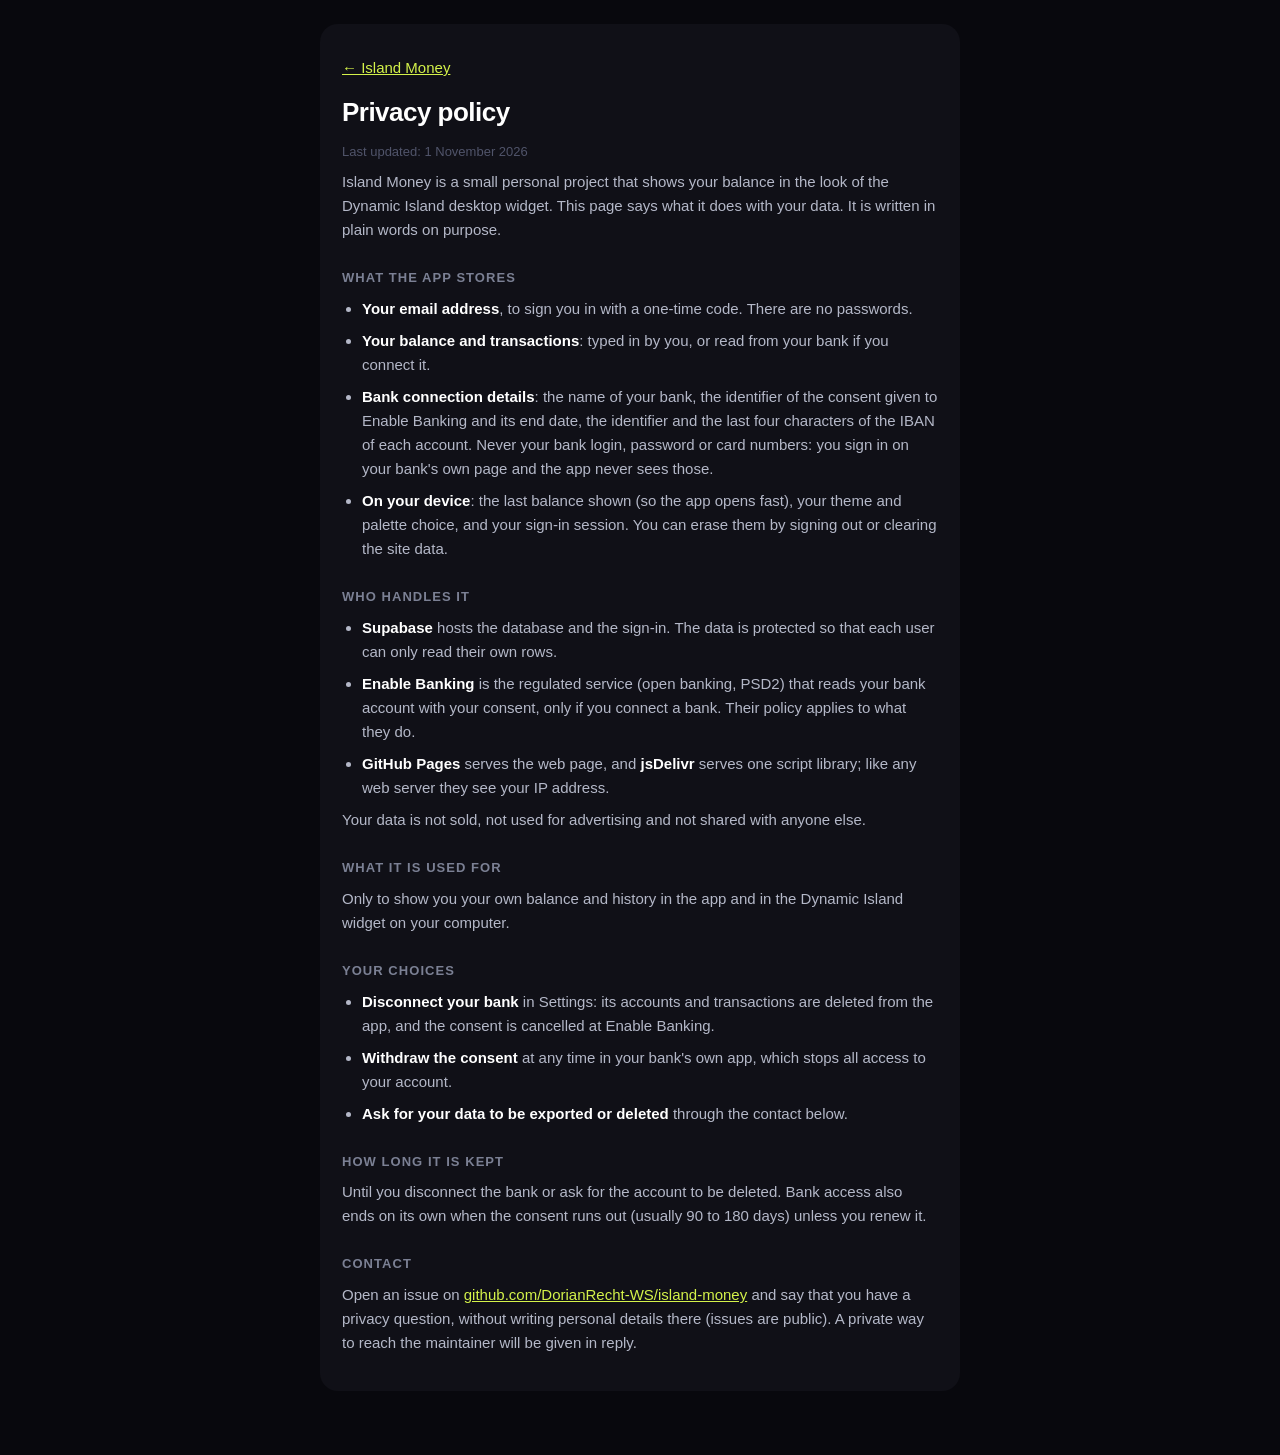
==== privacy.html @ 287a8a9a "Privacy policy and terms pages, linked from Settings Co-Authored-By: Claude Sonnet 5.5 <noreply@anth" ====
<!doctype html>
<html lang="en">
<head>
<meta charset="utf-8">
<meta name="viewport" content="width=device-width, initial-scale=1">
<title>Island Money: Privacy</title>
<script src="theme.js"></script>
<link rel="stylesheet" href="island.css?v=4">
<link rel="stylesheet" href="legal.css">
</head>
<body class="legal">
<main>
  <p><a href="./">&larr; Island Money</a></p>
  <h1>Privacy policy</h1>
  <p class="muted">Last updated: 1 November 2026</p>

  <p>Island Money is a small personal project that shows your balance in the look of the Dynamic Island desktop widget. This page says what it
  does with your data. It is written in plain words on purpose.</p>

  <h2>What the app stores</h2>
  <ul>
    <li><b>Your email address</b>, to sign you in with a one-time code. There are no passwords.</li>
    <li><b>Your balance and transactions</b>: typed in by you, or read from your bank if you connect it.</li>
    <li><b>Bank connection details</b>: the name of your bank, the identifier of the consent given to Enable Banking and its end date,
    the identifier and the last four characters of the IBAN of each account. Never your bank login, password or card numbers: you sign
    in on your bank's own page and the app never sees those.</li>
    <li><b>On your device</b>: the last balance shown (so the app opens fast), your theme and palette choice, and your sign-in session.
    You can erase them by signing out or clearing the site data.</li>
  </ul>

  <h2>Who handles it</h2>
  <ul>
    <li><b>Supabase</b> hosts the database and the sign-in. The data is protected so that each user can only read their own rows.</li>
    <li><b>Enable Banking</b> is the regulated service (open banking, PSD2) that reads your bank account with your consent, only if you
    connect a bank. Their policy applies to what they do.</li>
    <li><b>GitHub Pages</b> serves the web page, and <b>jsDelivr</b> serves one script library; like any web server they see your IP address.</li>
  </ul>
  <p>Your data is not sold, not used for advertising and not shared with anyone else.</p>

  <h2>What it is used for</h2>
  <p>Only to show you your own balance and history in the app and in the Dynamic Island widget on your computer.</p>

  <h2>Your choices</h2>
  <ul>
    <li><b>Disconnect your bank</b> in Settings: its accounts and transactions are deleted from the app, and the consent is cancelled at Enable Banking.</li>
    <li><b>Withdraw the consent</b> at any time in your bank's own app, which stops all access to your account.</li>
    <li><b>Ask for your data to be exported or deleted</b> through the contact below.</li>
  </ul>

  <h2>How long it is kept</h2>
  <p>Until you disconnect the bank or ask for the account to be deleted. Bank access also ends on its own when the consent runs out
  (usually 90 to 180 days) unless you renew it.</p>

  <h2>Contact</h2>
  <p>Open an issue on <a href="https://github.com/DorianRecht-WS/island-money/issues">github.com/DorianRecht-WS/island-money</a> and say that
  you have a privacy question, without writing personal details there (issues are public). A private way to reach the maintainer will be
  given in reply.</p>
</main>
</body>
</html>
---- island.css ----
﻿/* ==========================================================================================================
   Dynamic Island: design system
   Everything visual comes from the tokens below. Components never use a raw colour, size or radius.
   Themes change the colour tokens only; the accent is one token (--accent) that the settings can swap.
   ========================================================================================================== */

/* ---- tokens: dark (default) ------------------------------------------------------------------------- */
:root {
  /* surfaces: the navy of the "Design System Color Palette - Dark Mode" shot (Daniel Wodziczka, Dribbble) */
  --bg: #0b0e16;            /* the island itself */
  --card: #10141e;          /* a panel resting on the island: close to the background */
  --card-line: #1a2030;     /* its outline */
  --surface: #151a26;       /* hover / raised */
  --surface-2: #1d2434;     /* controls, tracks, hovered rows */
  --line: #151a26;          /* dividers */
  --line-2: #272e45;        /* borders of controls */
  --edge: transparent;      /* outline of the island (light theme only) */

  /* text, from strongest to faintest */
  --text-hi: #f3f6fc;
  --text: #dfe4ef;
  --text-2: #a4adc2;
  --text-3: #728099;
  --text-4: #4c566b;

  /* accent: attention, selection, "needs you" */
  --accent: #78a1e2;       /* d.blue-80: interactive elements */
  --accent-soft: color-mix(in srgb, var(--accent) 16%, var(--bg));
  --accent-2: var(--accent);  /* the second hue the accent mixes into */
  --on-accent: #0b0e16;
  --alert: #e5392b;         /* the anger mark; never themed */
  --ok: #99e1d7;            /* d.green-80 */
  --warn: #eed263;          /* d.yellow-80 */
  --danger: #df9098;        /* d.red-80 */

  /* the blob */
  --blob-ink: #eceff6;
  --blob-paper: var(--bg);

  /* type */
  --font: "Segoe UI Variable", "Segoe UI", sans-serif;
  --mono: "Cascadia Mono", Consolas, monospace;
  --fs-micro: 9.5px;        /* uppercase labels */
  --fs-meta: 11px;          /* secondary lines, links */
  --fs-body: 12px;          /* rows, controls */
  --fs-title: 13px;         /* now playing title, numbers */
  --fs-code: 20px;          /* one-time codes */

  /* space, radius, motion */
  --sp-1: 4px; --sp-2: 8px; --sp-3: 12px; --sp-4: 16px;
  --float: 8px;               /* the island floats this far below the top edge of the screen */
  --r-1: 6px; --r-2: 8px; --r-3: 12px; --r-pill: 999px; --r-island: 22px; --r-closed: 12px;
  --ease: cubic-bezier(.2, .9, .3, 1);
  --spring: cubic-bezier(.3, 1.35, .45, 1);   /* a small overshoot, then settle */
  --t-fast: .12s;
}

/* ---- tokens: light --------------------------------------------------------------------------------- */
:root[data-theme="light"] {
  --bg: #eef0f6;
  --card: #e4e7f0;
  --card-line: #d3d8e5;
  --surface: #dde1ec;
  --surface-2: #d1d6e4;
  --line: #dde1ec;
  --line-2: #b9c0d3;
  --edge: rgba(11, 14, 22, .12);

  --text-hi: #0b0e16;
  --text: #151a26;
  --text-2: #2f3850;
  --text-3: #5b6580;
  --text-4: #8e97ad;

  --on-accent: #ffffff;
  --ok: #3f9f93;
  --warn: #b8941f;
  --danger: #cf757c;
  --blob-ink: #151a26;
}

/* ---- base ------------------------------------------------------------------------------------------ */
* { box-sizing: border-box; margin: 0; }
html, body { width: 100%; height: 100%; overflow: hidden; background: transparent; font-family: var(--font); color: var(--text); user-select: none; }
button { font: inherit; color: inherit; }

/* The window is transparent and always on top, so every animated frame costs a full window redraw. Pulses therefore
   blink in steps (two redraws a cycle) instead of fading at 60 fps: the same signal for a fraction of the GPU. */
@keyframes pulse { 50% { opacity: .25; } }

/* ---- the island ------------------------------------------------------------------------------------ */
#pill {
  position: absolute; top: var(--float); left: 50%; transform: translateX(-50%);
  width: 156px; height: 22px; background: var(--bg); border: 1px solid var(--edge);
  border-radius: var(--r-pill); overflow: hidden;
  transition: width .2s var(--ease), height .2s var(--ease), border-radius .2s, box-shadow .2s;
  contain: layout paint;
}
#pill.open { width: 480px; border-radius: var(--r-island); box-shadow: 0 14px 34px rgba(0, 0, 0, .38); }
#pill.np:not(.open) { width: 240px; }
#pill.nt:not(.open) { width: 290px; }

/* closed: the title of what is playing, and a dot while Claude works */
#pillnp { position: absolute; inset: 0; padding: 0 24px; display: flex; align-items: center; justify-content: center; font-size: 10px; line-height: 20px;
  letter-spacing: .02em; color: var(--text-2); white-space: nowrap; opacity: 0; pointer-events: none; }
#pillnp span { overflow: hidden; text-overflow: ellipsis; }
#pill.np:not(.open) #pillnp, #pill.nt:not(.open) #pillnp { opacity: 1; }
#dot { position: absolute; top: 50%; left: 11px; width: 6px; height: 6px; margin-top: -3px; border-radius: 50%; background: transparent; transition: opacity var(--t-fast); }
#dot.working { background: var(--accent); }   /* steady: while the pill is closed nothing may animate */
.open #dot { opacity: 0; }

#content { position: absolute; top: 0; left: 0; width: 480px; padding: 14px var(--sp-4); opacity: 0; transition: opacity .08s; pointer-events: none; }
.open #content { opacity: 1; transition: opacity .15s .05s; pointer-events: auto; }
/* a closed pill must cost nothing: no animation runs and the hidden content is not painted */
#pill:not(.open) #content { visibility: hidden; transition: opacity .08s, visibility 0s .1s; }
#pill:not(.open) #content *, #pill:not(.open) #content *::after { animation-play-state: paused !important; }

.view { display: none; min-height: 96px; }
.view.on { display: block; animation: viewIn .34s var(--ease); }
@keyframes viewIn { from { opacity: 0; transform: translateX(var(--tab-dx, 0px)); } }

/* ---- navigation ------------------------------------------------------------------------------------ */
nav { position: relative; display: flex; align-items: center; gap: 18px; margin-bottom: var(--sp-3); border-bottom: 1px solid var(--line); }
nav > button { background: none; border: 0; color: var(--text-3); font-size: var(--fs-body); height: 28px; padding: 0; display: inline-flex; align-items: center; cursor: pointer;
  border-bottom: 1.5px solid transparent; margin-bottom: -1px; position: relative; }
nav > button:hover { color: var(--text-2); }
nav > button.on { color: var(--text-hi); border-bottom-color: transparent; }
nav > button em { font-style: normal; font-size: var(--fs-micro); margin-left: 5px; padding: 1px 5px; border-radius: var(--r-2); background: var(--accent); color: var(--on-accent); display: none; }
nav > button em.on { display: inline-block; }
#gear { width: 22px; justify-content: center; }
#gear svg { width: 15px; height: 15px; }
#gear i, #ctl i, .tile i { display: contents; }
#gear.on { border-bottom-color: transparent; color: var(--accent); }
/* Claude's working sessions live in the tab row, on the right */
#cl { margin-left: auto; margin-bottom: -1px; display: none; align-items: center; gap: 6px; height: 28px; font-size: var(--fs-meta); color: var(--text-2); max-width: 150px; }
#cl.on { display: flex; }
#cl i { width: 6px; height: 6px; border-radius: 50%; background: var(--accent); flex: none; animation: pulse 1.4s steps(1, end) infinite; }
#cl b { font-weight: 400; white-space: nowrap; overflow: hidden; text-overflow: ellipsis; }
nav:not(:has(#cl.on)) #gear { margin-left: auto; }

/* ---- shared components ----------------------------------------------------------------------------- */
/* a small uppercase label */
#npApp, .m b, .label { display: block; font-size: var(--fs-micro); font-weight: 500; letter-spacing: .08em; text-transform: uppercase; color: var(--text-4); }
/* a quiet text button */
.link { background: none; border: 0; color: var(--text-3); font-size: var(--fs-meta); cursor: pointer; padding: 0; }
.link:hover { color: var(--text); }
/* a list row that lights up on hover */
.row { display: flex; gap: var(--sp-2); align-items: flex-start; padding: 6px var(--sp-2); margin: 0 calc(var(--sp-2) * -1); border-radius: var(--r-2); cursor: pointer; position: relative; }
.row:hover, .f:hover, .rp:hover { background: var(--surface-2); }
/* a tag; .hot is the accent one */
.chip { font-style: normal; font-size: 10px; padding: 1px var(--sp-2); border-radius: 9px; background: var(--surface-2); color: var(--text-3); white-space: nowrap; flex: none; }
.chip.hot { background: var(--accent-soft); color: var(--accent); }
/* a scrolling list */
.scroll { overflow-y: auto; overflow-x: hidden; scrollbar-width: thin; scrollbar-color: var(--line-2) transparent; }
/* a segmented control */
.seg { display: inline-flex; gap: var(--sp-1); }
.seg button { background: none; border: 1px solid var(--line-2); color: var(--text-3); font-size: var(--fs-meta); padding: 3px var(--sp-3); border-radius: var(--r-pill); cursor: pointer; }
.seg button:hover { color: var(--text); }
.seg button.on { background: var(--surface-2); color: var(--text-hi); border-color: var(--line-2); }
/* a text field */
.field { width: 100%; background: var(--surface); border: 1px solid var(--line-2); border-radius: var(--r-2); color: var(--text); font-size: var(--fs-body); padding: 6px 9px; margin: 2px 0 var(--sp-1); outline: none; }
.field:focus { border-color: var(--text-4); }
/* centred explanatory text */
.hint { font-size: var(--fs-body); color: var(--text-3); text-align: center; padding: 30px var(--sp-3); line-height: 1.5; }
.hint code { color: var(--text-2); }
.hint .code { display: block; font: 600 var(--fs-code) var(--mono); letter-spacing: .12em; color: var(--text-hi); margin: var(--sp-2) 0; }
/* a one-line header and footer inside a tab */
.bar { display: flex; align-items: baseline; justify-content: space-between; font-size: var(--fs-meta); color: var(--text-3); }
.bar.top { margin-bottom: var(--sp-1); }
.bar.foot { margin-top: var(--sp-2); padding-top: 7px; border-top: 1px solid var(--line); color: var(--text-4); }
/* a skeleton row while loading (static on purpose) */
.sk { display: flex; gap: 9px; padding: var(--sp-2) 0; }
.sk i { width: 14px; height: 14px; border-radius: 4px; background: var(--surface-2); flex: none; }
.sk b { display: block; height: 9px; border-radius: 4px; background: var(--surface-2); margin-bottom: 7px; }
.sk div { flex: 1; }

/* ---- Home ------------------------------------------------------------------------------------------ */
#home { display: grid; grid-template-columns: 1fr 156px; gap: var(--sp-2); }
#card { display: flex; align-items: center; gap: var(--sp-3); padding: var(--sp-2) var(--sp-4) var(--sp-2) var(--sp-2); min-width: 0; }
#mascot { flex: none; width: 96px; height: 96px; cursor: pointer; transform-origin: 50% 85%; position: relative; z-index: 5; }
/* the blob is redrawn every frame, so its SVG nodes must not be click targets: a click needs the same element at press and release */
#mascot svg, #grabber svg { pointer-events: none; }
/* the anger mark that pops onto the blob's head when it is angry at being poked */
.vein { position: absolute; left: 56%; top: 17%; width: 26px; height: 26px; pointer-events: none; display: none; transform-origin: 50% 50%; }
.vein.l { left: 18%; }
.vein.l svg { transform: scaleX(-1); }
.vein.on { display: block; animation: veinPop .24s steps(4, end), veinThrob .5s steps(1, end) .24s infinite; }
@keyframes veinPop { 0% { transform: scale(.2) rotate(-12deg); } 60% { transform: scale(1.35) rotate(-12deg); } 100% { transform: scale(1) rotate(-12deg); } }
@keyframes veinThrob { 0% { transform: scale(1) rotate(-12deg); } 50% { transform: scale(1.18) rotate(-12deg); } }

#info { flex: 1; min-width: 0; display: flex; flex-direction: column; gap: 14px; }
#npTitle { font-size: var(--fs-title); margin-top: 3px; white-space: nowrap; overflow: hidden; text-overflow: ellipsis; }
#npArtist { font-size: var(--fs-meta); color: var(--text-3); margin-top: 1px; white-space: nowrap; overflow: hidden; text-overflow: ellipsis; min-height: 14px; }
#ctl { display: flex; align-items: center; gap: var(--sp-1); margin-top: 6px; }
#ctl button { background: none; border: 0; width: 26px; height: 26px; border-radius: 50%; cursor: pointer; display: flex; align-items: center; justify-content: center; }
#ctl button:hover { background: var(--surface-2); }
#ctl svg { width: 16px; height: 16px; color: var(--text-2); }
#ctl button:hover svg { color: var(--text-hi); }
#np.idle #ctl button { opacity: .3; pointer-events: none; }
#eq { display: none; gap: 2px; align-items: flex-end; height: 12px; margin-left: 6px; }
#np.playing #eq { display: flex; }
#eq b { width: 2px; height: 100%; background: var(--accent); transform-origin: bottom; animation: eq .9s steps(4, end) infinite; }
#eq b:nth-child(2) { animation-delay: -.3s; }
#eq b:nth-child(3) { animation-delay: -.6s; }
@keyframes eq { 0%, 100% { transform: scaleY(.25); } 50% { transform: scaleY(1); } }

/* Home: four big buttons that land on the other tabs, and the machine's load */
#tiles { display: grid; grid-template-rows: 1fr 1fr; gap: var(--sp-2); }
/* the Home cards (.notch) show a round bite in their top-right corner only on hover, with the icon chip springing into it;
   the outline is a path drawn by the page (--p0 closed, --p1 open) that the transition morphs between */
.notch { position: relative; }
.notch::before { content: ""; position: absolute; inset: 0; z-index: 0; background: var(--card); border-radius: 13px;
  clip-path: var(--p, none); transition: background var(--t-fast); }
.notch:hover::before { background: var(--surface-2); }
.notch > * { position: relative; z-index: 1; }
.notch > i { display: contents; }
.notch > i > svg { position: absolute; top: 2px; right: 2px; width: 28px; height: 28px; padding: 6px; border-radius: 50%; background: var(--chip, var(--accent)); color: var(--on-accent);
  z-index: 2; }
.tile { min-width: 0; display: flex; flex-direction: column; justify-content: flex-end; text-align: left;
  padding: 0 var(--sp-3) 10px; border: 0; background: none; color: var(--text); cursor: pointer; font: inherit; }
#tMoney { --chip: var(--accent-2); }
.tile b { font-size: var(--fs-code); font-weight: 700; line-height: 1.05; color: var(--text-hi); font-variant-numeric: tabular-nums; letter-spacing: -.01em; }
.tile > span { font-size: var(--fs-micro); color: var(--text-3); white-space: nowrap; overflow: hidden; text-overflow: ellipsis; }
.tile.hot > i > svg { background: linear-gradient(135deg, var(--accent), var(--accent-2)); }
.tile.hot b { color: var(--accent); }

/* ---- Files ----------------------------------------------------------------------------------------- */
/* the shelf pet: small, loose over the shelf, resting in its bottom-right corner (the page's script makes it follow the cursor) */
#v-files { position: relative; }
#grabber { position: absolute; right: 4px; bottom: 2px; width: 48px; height: 48px; z-index: 5; cursor: pointer; will-change: transform; }
#grabber .vein { width: 14px; height: 14px; }
.dragging #content * { pointer-events: none; }
.badge { width: 42px; height: 52px; border-radius: var(--r-1); background: var(--surface-2); border: 1px solid var(--line-2); display: grid; place-items: center; font: 10px var(--mono); text-transform: uppercase; color: var(--text-3); }
.note { width: 52px; height: 56px; padding: 6px 5px; border-radius: var(--r-1); background: var(--surface-2); border: 1px solid var(--line-2); overflow: hidden; font: 7px/1.25 var(--mono); color: var(--text-3); word-break: break-all; text-align: left; }
.f .x { position: absolute; top: 3px; right: 3px; width: 18px; height: 18px; border-radius: 50%; background: var(--surface-2); border: 0; color: var(--text-3); cursor: pointer; font-size: 10px; line-height: 18px; padding: 0; opacity: 0; }
.f:hover .x { opacity: 1; }
.f .x:hover { color: var(--text-hi); background: var(--line-2); }

/* ---- Money ----------------------------------------------------------------------------------------- */
#mTag, #npSrc, #shCap { font-size: var(--fs-micro); letter-spacing: .06em; text-transform: uppercase; color: var(--text-4); }
/* the balance sits in a wide card with the blob, like Home; below it, what is left and the line of what was spent */
#mBal { display: flex; align-items: center; gap: var(--sp-3); padding: var(--sp-2) var(--sp-4) var(--sp-2) var(--sp-2); min-height: 100px; }
#mBal #mBlob { flex: none; width: 88px; height: 88px; cursor: default; }
#mBal #mBlob svg { pointer-events: none; }
.mi { display: flex; flex-direction: column; min-width: 0; }
.k { font-size: var(--fs-micro); font-weight: 500; letter-spacing: .08em; text-transform: uppercase; color: var(--text-4); }
.mi b { font-size: 28px; font-weight: 700; line-height: 1.1; color: var(--text-hi); letter-spacing: -.02em; font-variant-numeric: tabular-nums; margin-top: 2px; }
.mi small, .ml small { font-size: var(--fs-meta); color: var(--text-3); margin-top: 1px; white-space: nowrap; overflow: hidden; text-overflow: ellipsis; }
.mi small em { font-style: normal; font-weight: 600; }
.mi small .in { color: var(--ok, var(--accent)); }
.mi small .out { color: var(--text-2); }
.mcard { background: var(--card); border-radius: 13px; padding: var(--sp-3) var(--sp-4); min-width: 0; }
/* ---- Settings -------------------------------------------------------------------------------------- */
#v-settings.on { display: flex; flex-direction: column; gap: var(--sp-2); }
#v-settings .group { padding: var(--sp-3) var(--sp-4) 6px; border-radius: 13px; min-width: 0; }
#v-settings .group:not(.notch) { background: var(--card); }
#v-settings .group .label { display: block; margin-bottom: 2px; }
.srow2 { display: grid; grid-template-columns: 1fr 1fr; gap: var(--sp-2); }
#v-settings .bar.foot { margin-top: 2px; padding: 0 var(--sp-1); border-top: 0; align-items: center; }
.quit { background: none; border: 1px solid var(--line-2); color: var(--text-3); font-size: var(--fs-meta); padding: 4px var(--sp-4); border-radius: var(--r-pill); cursor: pointer; transition: color var(--t-fast), border-color var(--t-fast); }
.quit:hover { color: var(--alert); border-color: var(--alert); }
.setrow { display: flex; align-items: center; justify-content: space-between; gap: var(--sp-4); padding: 9px 0; font-size: var(--fs-body); color: var(--text); border-bottom: 1px solid var(--card-line); }
.setrow:last-child { border-bottom: 0; }
.setrow > span { flex: 1; min-width: 0; white-space: nowrap; }
.setrow > .seg, .setrow > .swatches, .setrow > .switch { flex: none; }
.setrow small { display: block; white-space: nowrap; overflow: hidden; text-overflow: ellipsis; font-size: var(--fs-micro); color: var(--text-3); margin-top: 2px; }
.swatches { display: flex; gap: 10px; }
/* a palette chip: its two accents, split in a whole circle */
.swatches button { width: 22px; height: 22px; border-radius: 50%; border: 0; background: linear-gradient(135deg, var(--a) 50%, var(--b) 50%); cursor: pointer; padding: 0; outline: 0; flex: none; transition: transform var(--t-fast); }
.swatches button:hover { transform: scale(1.12); }
.swatches button.on { box-shadow: 0 0 0 2px var(--card), 0 0 0 3.5px var(--text-2); }
.switch { width: 32px; height: 18px; border-radius: var(--r-pill); background: var(--surface-2); border: 1px solid var(--line-2); position: relative; cursor: pointer; padding: 0; flex: none; }
.switch::after { content: ""; position: absolute; top: 2px; left: 2px; width: 12px; height: 12px; border-radius: 50%; background: var(--text-3); transition: transform var(--t-fast), background var(--t-fast); }
.switch.on { background: var(--accent-soft); border-color: var(--accent); }
.switch.on::after { transform: translateX(14px); background: var(--accent); }
#gear.on::after { display: none; }

/* the one colourful spot on Home: play/pause carries both accents */
#ctl #pp { width: 30px; height: 30px; background: linear-gradient(135deg, var(--accent), var(--accent-2)); }
#ctl #pp:hover { background: linear-gradient(135deg, var(--accent), var(--accent-2)); filter: brightness(1.12); }
#ctl #pp svg { color: var(--on-accent); width: 15px; height: 15px; }

/* a settings row whose control needs the full width */

/* settings: the Money group */
.gh { display: flex; align-items: baseline; justify-content: space-between; }
.gh .label { margin-bottom: 0; }
.sel { background: var(--surface-2); color: var(--text); border: 1px solid var(--line-2); border-radius: var(--r-pill); padding: 4px var(--sp-3); font-size: var(--fs-meta); outline: 0; cursor: pointer; max-width: 150px; }
:root[data-theme="dark"] { color-scheme: dark; }

/* the way to add a card: a small dashed + in the tab's top bar (faint until the tab is hovered), and a quiet placeholder when none is shown */
.plus { position: relative; display: block; width: 14px; height: 14px; }
.plus::before, .plus::after { content: ""; position: absolute; left: 50%; top: 50%; width: 10px; height: 1.6px; margin: -.8px 0 0 -5px; border-radius: 1px; background: var(--text-2); transition: background var(--t-fast); }
.plus::after { transform: rotate(90deg); }
/* the balance over time: a plain line in the right half of the balance card, clear of the corner chips */
#mBal .mi { flex: none; }
#mBal .mg { flex: 1; min-width: 0; align-self: flex-end; margin: 40px 6px 14px 0; display: flex; flex-direction: column; align-items: flex-end; gap: 6px; }
#mbNote { font-size: var(--fs-meta); color: var(--text-3); white-space: nowrap; font-variant-numeric: tabular-nums; }
#mbNote em { font-style: normal; font-weight: 600; }
#mbNote .up { color: var(--ok, var(--accent)); }
#mbNote .down { color: var(--danger, var(--accent-2)); }
#mbChart { width: 100%; height: 58px; overflow: visible; cursor: crosshair; }
#mbCross { stroke: var(--text-4); stroke-width: 1; opacity: 0; transition: opacity .12s; }
#mbChart.hov #mbCross { opacity: .7; }
#mbDot { fill: var(--accent-2); stroke: var(--card); stroke-width: 2; }
#mbHalo { fill: var(--accent-2); opacity: .2; }
#mbArea, #mbDot, #mbHalo { transform-box: fill-box; transform-origin: center; }

/* the tab indicator slides between tabs with a little overshoot */
#tabInd { position: absolute; left: 0; bottom: -1px; width: 0; height: 2px; border-radius: 2px; pointer-events: none;
  background: linear-gradient(90deg, var(--accent), var(--accent-2)); transition: left .42s var(--spring), width .42s var(--spring), opacity .2s; }
nav > button { transition: color .2s; }


/* Home and Money are the same height: their main card is the same size (the rest of each tab is just a header and the tab bar) */
#card, #mBal { min-height: 112px; }
#mBal #mBlob { width: 96px; height: 96px; }

/* the balance card's chart block is sized so the card stays as tall as Home's main card */
#mBal .mg { margin: 30px 6px 10px 0; gap: 4px; }
#mbChart { height: 48px; }
#mBal .mg { margin: 26px 6px 4px 0; }
#card, #mBal { height: 112px; }

/* ---- Files, in the same style: the shelf is a notched card with the folder chip, as tall as Home's and Money's main cards ---- */
#shelfCard { height: 112px; display: flex; align-items: stretch; }
#shelf { flex: 1; min-width: 0; display: flex; align-items: center; gap: 4px; padding: 0 var(--sp-3); overflow-x: auto; overflow-y: hidden; scrollbar-width: thin; scrollbar-color: var(--line-2) transparent; }
#shelfCard:has(#shelf.over)::before { background: var(--accent-soft); box-shadow: inset 0 0 0 1.5px var(--accent); }
/* nothing on the shelf yet: a short invitation at the bottom-left, clear of the corner chip and of the blob in the bottom-right */
#hint { width: 100%; align-self: flex-end; padding: 0 0 14px var(--sp-1); display: flex; flex-direction: column; gap: 2px; }
#hint b { font-size: var(--fs-title); font-weight: 600; color: var(--text-hi); }
#hint small { font-size: var(--fs-meta); color: var(--text-3); }
.f { flex: none; width: 78px; position: relative; display: flex; flex-direction: column; align-items: center; gap: 4px; padding: var(--sp-2) var(--sp-1) 6px; border-radius: var(--r-3); cursor: grab; transition: background var(--t-fast); }
.f .ic { width: 46px; height: 46px; display: flex; align-items: center; justify-content: center; }
.f img { max-width: 46px; max-height: 46px; border-radius: var(--r-2); object-fit: contain; }
.f .n { width: 100%; text-align: center; font-size: var(--fs-micro); color: var(--text-2); white-space: nowrap; overflow: hidden; text-overflow: ellipsis; }
.f .badge { width: 36px; height: 44px; }
.f .note { width: 44px; height: 46px; }

#shelf { scrollbar-width: none; }
#shelf::-webkit-scrollbar { display: none; }

/* ---- the account card in Settings ---- */
.pillbtn { flex: none; background: none; border: 1px solid var(--line-2); color: var(--text-2); font-size: var(--fs-meta); padding: 5px var(--sp-4); border-radius: var(--r-pill); cursor: pointer; transition: color var(--t-fast), border-color var(--t-fast), background var(--t-fast); }
.pillbtn:hover { color: var(--text-hi); border-color: var(--text-3); }
.pillbtn.primary { background: var(--accent); border-color: var(--accent); color: var(--on-accent); font-weight: 600; }
.pillbtn.primary:hover { filter: brightness(1.1); color: var(--on-accent); }
.av { flex: none; width: 28px; height: 28px; border-radius: 50%; display: grid; place-items: center; background: var(--accent); color: var(--on-accent); font-style: normal; font-weight: 700; font-size: var(--fs-body); }
.av[hidden] { display: none; }
#accText .code { display: block; font: 600 var(--fs-code) var(--mono); letter-spacing: .14em; color: var(--text-hi); }
.setrow small.err { color: var(--danger, #e66); }
#mTag.live { color: var(--ok, var(--accent)); }

/* the sign-in form inside the Account card */
.accform { display: flex; gap: var(--sp-2); align-items: center; padding: 0 0 var(--sp-3); }
.accform .field { flex: 1; min-width: 0; }
.accform .field.code { font: 600 var(--fs-title) var(--mono); letter-spacing: .32em; text-align: center; }
.pillbtn:disabled { opacity: .55; cursor: default; filter: none; }
.accform[hidden] { display: none; }
.setrow:has(+ [hidden]) { border-bottom: 0; }
---- legal.css ----
/* The privacy and terms pages: plain reading pages in the island's colours (tokens come from island.css and theme.js). */
html, body.legal { height: auto; overflow: auto; background: var(--page, var(--bg)); user-select: text; }
body.legal { color: var(--text); font: 15px/1.6 var(--font); padding: 24px 16px 64px; }
body.legal main { max-width: 640px; margin: 0 auto; background: var(--card); border-radius: 18px; padding: 24px 22px 28px; }
body.legal h1 { font-size: 26px; color: var(--text-hi); margin: 12px 0 2px; letter-spacing: -.02em; }
body.legal h2 { font-size: 13px; letter-spacing: .08em; text-transform: uppercase; color: var(--text-3); margin: 26px 0 6px; font-weight: 600; }
body.legal p, body.legal li { color: var(--text-2); margin: 8px 0; }
body.legal ul { padding-left: 20px; margin: 6px 0; }
body.legal b { color: var(--text-hi); font-weight: 600; }
body.legal a { color: var(--accent); }
body.legal .muted { color: var(--text-4); font-size: 13px; }
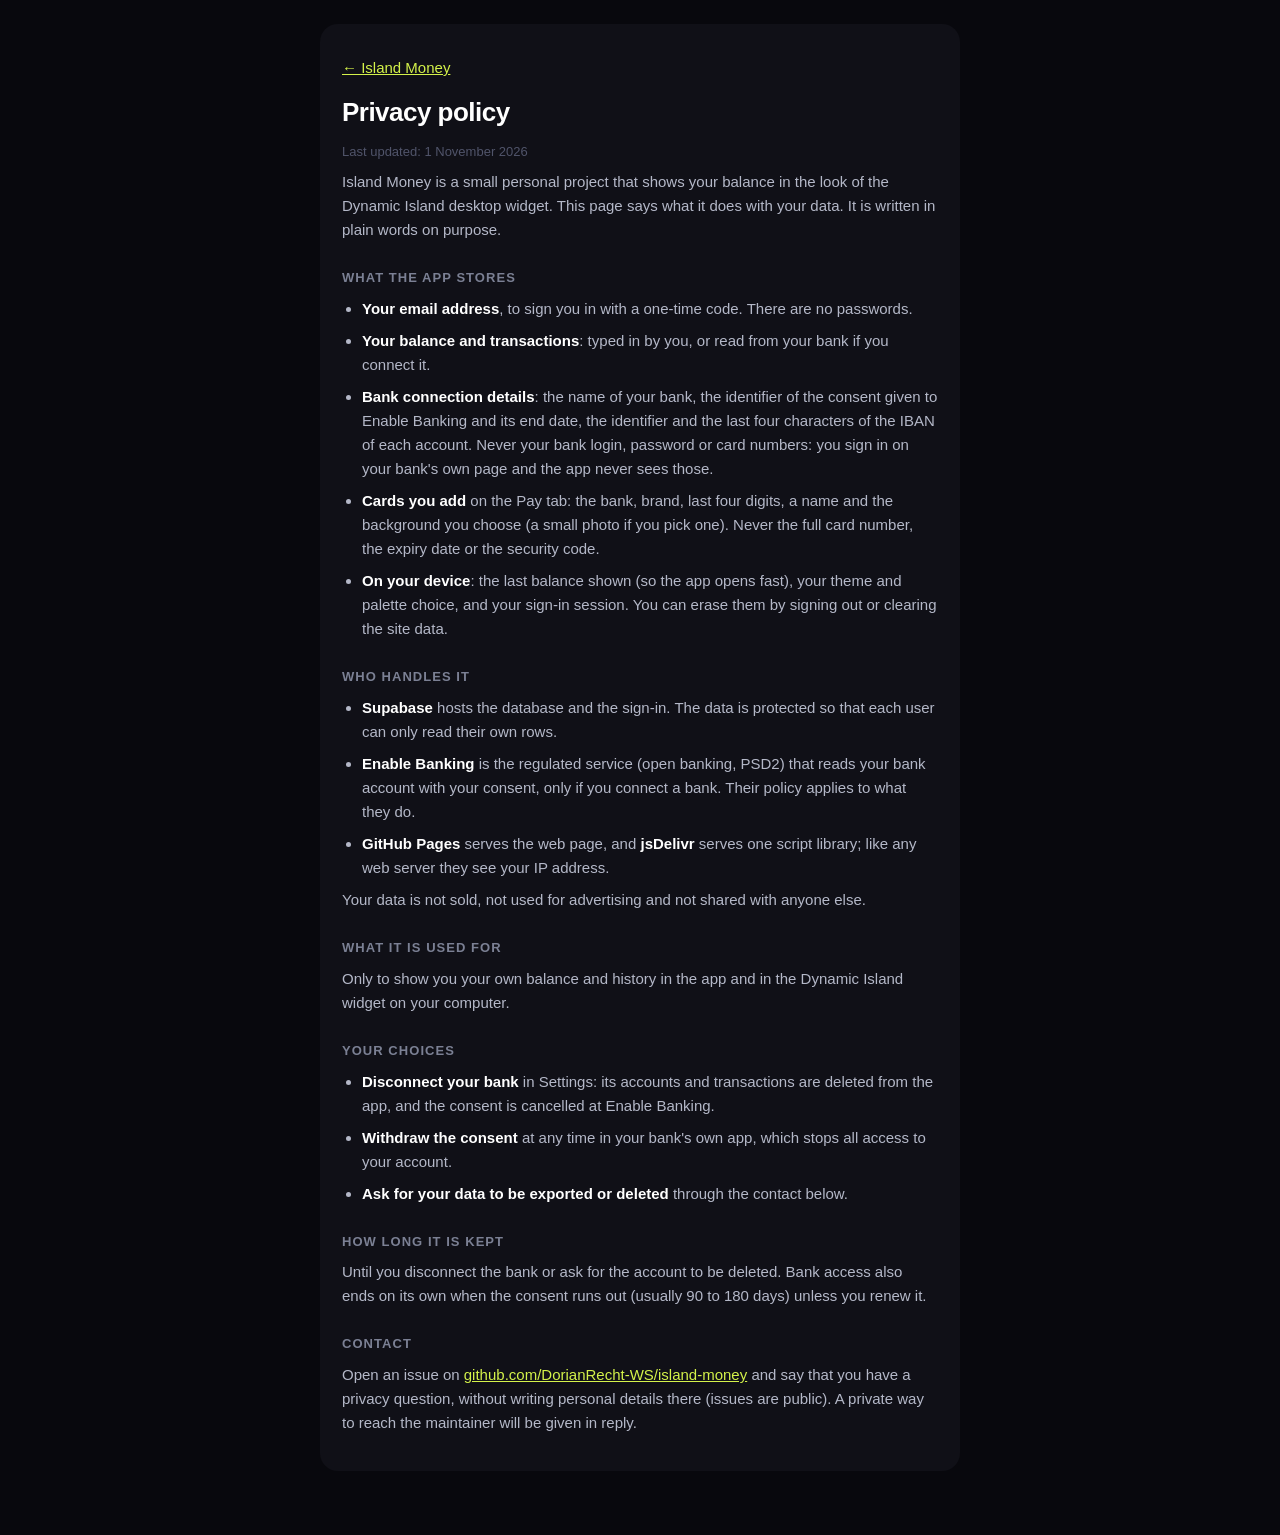
==== commit d90fc9c4: "Pay: a gallery of your cards with your own backgrounds (colours or a photo)" ====
--- a/privacy.html
+++ b/privacy.html
@@ -24,6 +24,7 @@
     <li><b>Bank connection details</b>: the name of your bank, the identifier of the consent given to Enable Banking and its end date,
     the identifier and the last four characters of the IBAN of each account. Never your bank login, password or card numbers: you sign
     in on your bank's own page and the app never sees those.</li>
+    <li><b>Cards you add</b> on the Pay tab: the bank, brand, last four digits, a name and the background you choose (a small photo if you pick one). Never the full card number, the expiry date or the security code.</li>
     <li><b>On your device</b>: the last balance shown (so the app opens fast), your theme and palette choice, and your sign-in session.
     You can erase them by signing out or clearing the site data.</li>
   </ul>
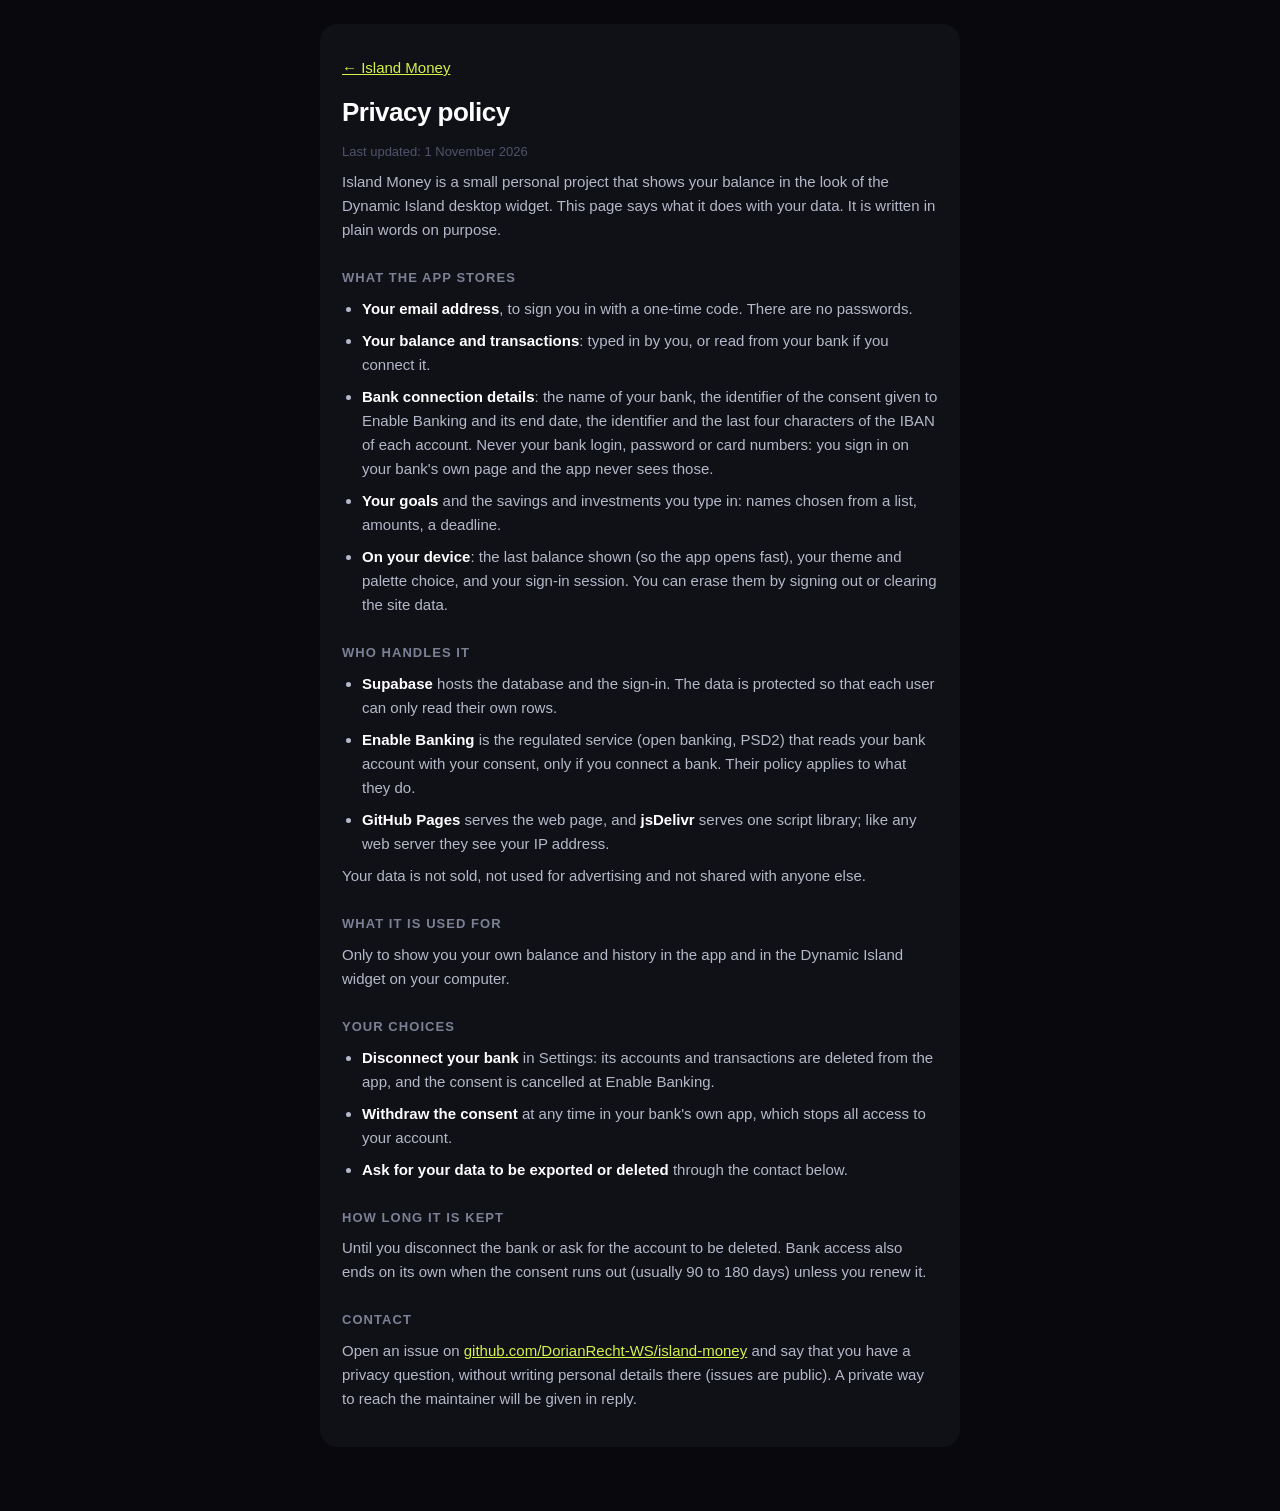
==== commit 9f9cbb43: "Goals tab replaces Pay: what you are saving for, progress, and when you will get there" ====
--- a/privacy.html
+++ b/privacy.html
@@ -24,7 +24,7 @@
     <li><b>Bank connection details</b>: the name of your bank, the identifier of the consent given to Enable Banking and its end date,
     the identifier and the last four characters of the IBAN of each account. Never your bank login, password or card numbers: you sign
     in on your bank's own page and the app never sees those.</li>
-    <li><b>Cards you add</b> on the Pay tab: the bank, brand, last four digits, a name and the background you choose (a small photo if you pick one). Never the full card number, the expiry date or the security code.</li>
+    <li><b>Your goals</b> and the savings and investments you type in: names chosen from a list, amounts, a deadline.</li>
     <li><b>On your device</b>: the last balance shown (so the app opens fast), your theme and palette choice, and your sign-in session.
     You can erase them by signing out or clearing the site data.</li>
   </ul>
